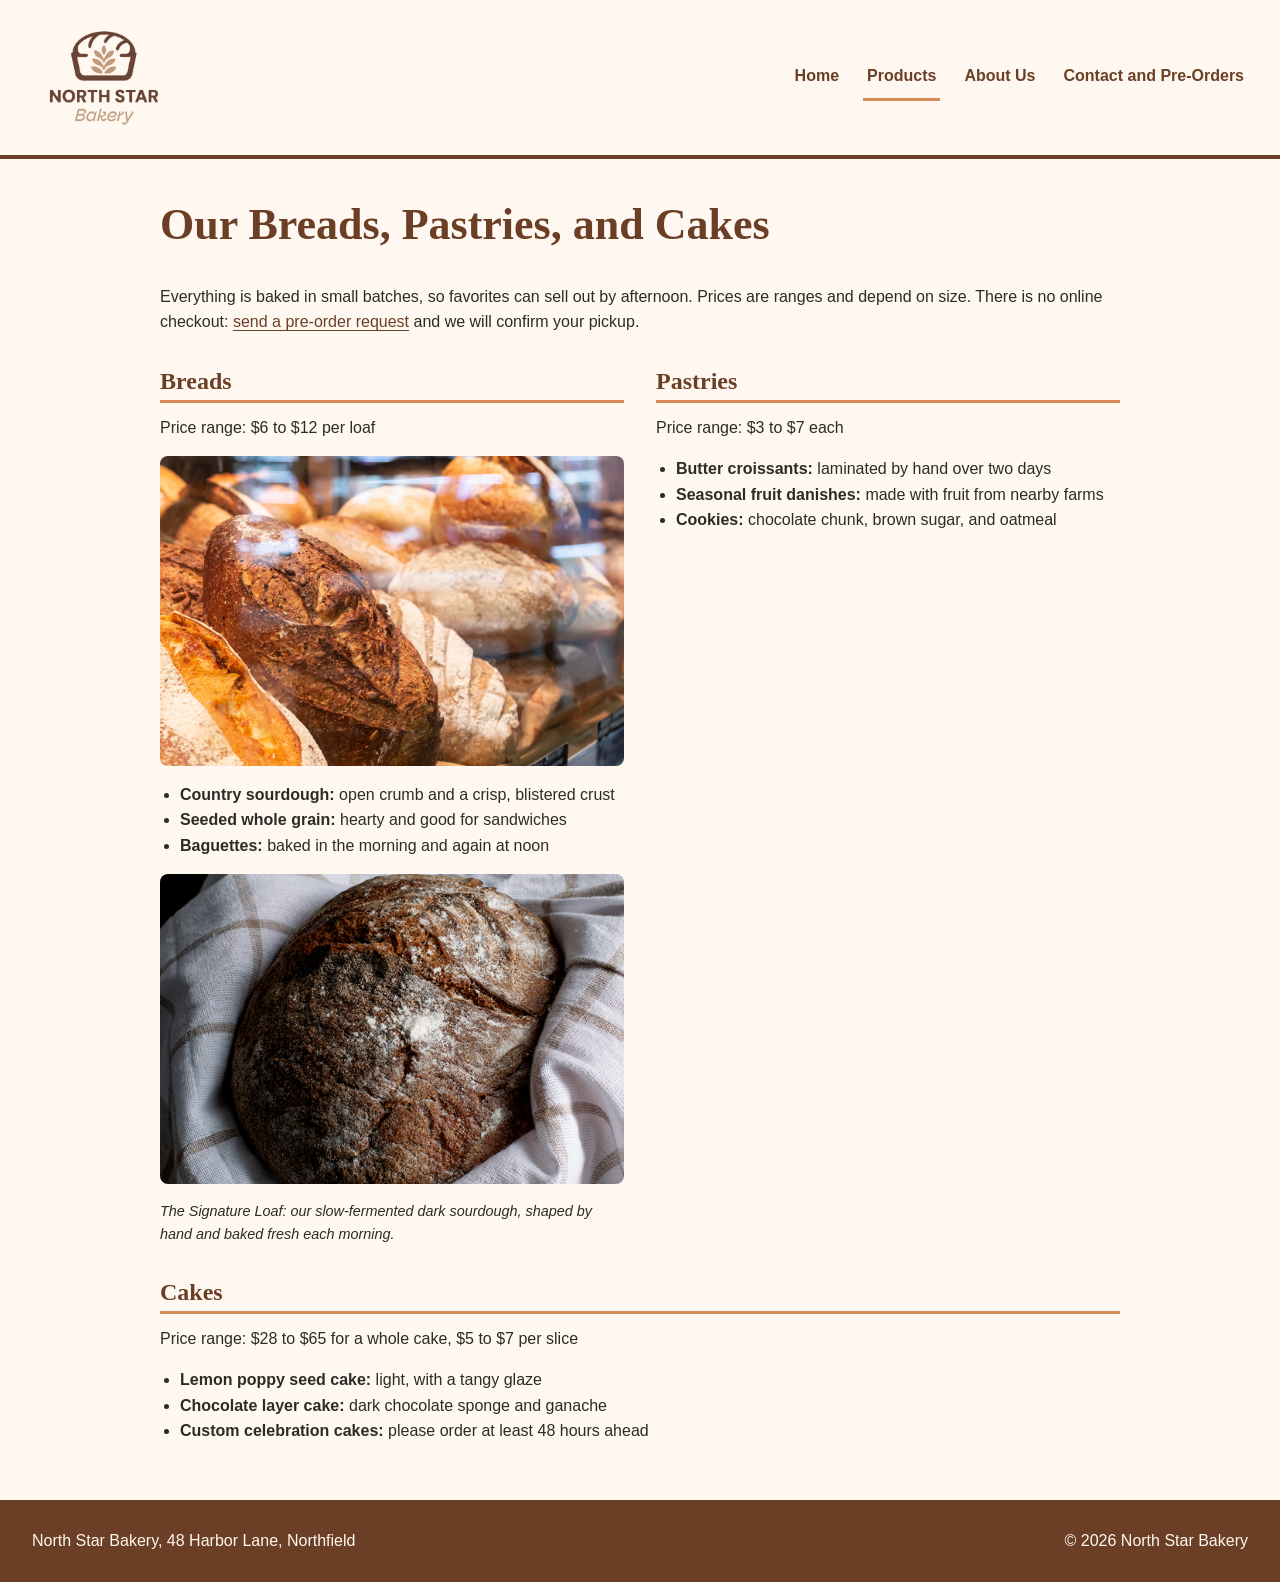
==== products.html @ 37aed5af "Add CSS and responsive layout" ====
<!DOCTYPE html>
<html lang="en">
<head>
  <meta charset="UTF-8">
  <meta name="viewport" content="width=device-width, initial-scale=1.0">
  <title>Products | North Star Bakery</title>
  <link rel="stylesheet" href="style.css">
</head>
<body>
  <a href="#main">Skip to main content</a>

  <header>
    <img src="media/bakery-logo_c.png" alt="North Star Bakery logo: a bread loaf with wheat stalks">
    <nav aria-label="Main navigation">
      <ul>
        <li><a href="index.html">Home</a></li>
        <li><a href="products.html" aria-current="page">Products</a></li>
        <li><a href="about.html">About Us</a></li>
        <li><a href="contact.html">Contact and Pre-Orders</a></li>
      </ul>
    </nav>
  </header>

  <main id="main">
    <h1>Our Breads, Pastries, and Cakes</h1>
    <p>Everything is baked in small batches, so favorites can sell out by afternoon. Prices are ranges and depend on size. There is no online checkout: <a href="contact.html">send a pre-order request</a> and we will confirm your pickup.</p>

    <section>
      <h2>Breads</h2>
      <p>Price range: $6 to $12 per loaf</p>
      <img src="media/bakery-bread_c.png" alt="Crusty sourdough and country loaves stacked behind the glass of the bakery bread case">
      <ul>
        <li><strong>Country sourdough:</strong> open crumb and a crisp, blistered crust</li>
        <li><strong>Seeded whole grain:</strong> hearty and good for sandwiches</li>
        <li><strong>Baguettes:</strong> baked in the morning and again at noon</li>
      </ul>
      <figure>
        <img src="media/bakery-signature-loaf_c.png" alt="Dark, flour-dusted round loaf resting on a checkered kitchen towel">
        <figcaption>The Signature Loaf: our slow-fermented dark sourdough, shaped by hand and baked fresh each morning.</figcaption>
      </figure>
    </section>

    <section>
      <h2>Pastries</h2>
      <p>Price range: $3 to $7 each</p>
      <ul>
        <li><strong>Butter croissants:</strong> laminated by hand over two days</li>
        <li><strong>Seasonal fruit danishes:</strong> made with fruit from nearby farms</li>
        <li><strong>Cookies:</strong> chocolate chunk, brown sugar, and oatmeal</li>
      </ul>
    </section>

    <section>
      <h2>Cakes</h2>
      <p>Price range: $28 to $65 for a whole cake, $5 to $7 per slice</p>
      <ul>
        <li><strong>Lemon poppy seed cake:</strong> light, with a tangy glaze</li>
        <li><strong>Chocolate layer cake:</strong> dark chocolate sponge and ganache</li>
        <li><strong>Custom celebration cakes:</strong> please order at least 48 hours ahead</li>
      </ul>
    </section>
  </main>

  <footer>
    <p>North Star Bakery, 48 Harbor Lane, Northfield</p>
    <p>&copy; 2026 North Star Bakery</p>
  </footer>
</body>
</html>
---- style.css ----
/* Palette: cream #FFF8F0, brown #6B3E26, peach #D88C5A, charcoal #2F2A26 */
:root {
  --cream: #FFF8F0;
  --brown: #6B3E26;
  --peach: #D88C5A;
  --charcoal: #2F2A26;
}

*,
*::before,
*::after {
  box-sizing: border-box;
}

/* Base (mobile first) */
body {
  margin: 0;
  font-family: Arial, Helvetica, sans-serif;
  line-height: 1.6;
  color: var(--charcoal);
  background: var(--cream);
}

h1,
h2,
h3,
legend {
  font-family: Georgia, "Times New Roman", serif;
  color: var(--brown);
  line-height: 1.2;
}

h1 {
  margin: 0;
  font-size: 2rem;
}

h2 {
  margin: 0 0 0.75rem;
  padding-bottom: 0.25rem;
  font-size: 1.5rem;
  border-bottom: 3px solid var(--peach);
}

h3 {
  margin: 1rem 0 0.25rem;
  font-size: 1.15rem;
}

p,
ul {
  margin: 0 0 1rem;
}

ul {
  padding-left: 1.25rem;
}

a {
  color: var(--brown);
  text-underline-offset: 3px;
}

a:hover {
  color: var(--charcoal);
}

:focus-visible {
  outline: 3px solid var(--charcoal);
  outline-offset: 2px;
}

/* Skip link stays off-screen until it gets keyboard focus */
a[href="#main"] {
  position: absolute;
  left: -999px;
  padding: 0.75rem 1rem;
  color: var(--cream);
  background: var(--brown);
}

a[href="#main"]:focus {
  left: 1rem;
  top: 1rem;
  z-index: 10;
}

/* Header and navigation */
header {
  display: flex;
  flex-direction: column;
  align-items: center;
  gap: 0.75rem;
  padding: 1rem;
  border-bottom: 4px solid var(--brown);
}

/* Multiply blends the logo's white background into the cream page */
header img {
  width: 9rem;
  height: auto;
  mix-blend-mode: multiply;
}

nav ul {
  display: flex;
  flex-wrap: wrap;
  justify-content: center;
  gap: 0.25rem 1.25rem;
  margin: 0;
  padding: 0;
  list-style: none;
}

nav a {
  display: block;
  padding: 0.6rem 0.25rem;
  font-weight: 700;
  text-decoration: none;
  border-bottom: 3px solid transparent;
}

nav a:hover,
nav a[aria-current="page"] {
  border-bottom-color: var(--peach);
}

/* Main content: stacked on small screens */
main {
  display: flex;
  flex-wrap: wrap;
  gap: 1.5rem;
  max-width: 64rem;
  margin: 0 auto;
  padding: 1.5rem 1rem;
}

main > * {
  flex: 1 1 100%;
  min-width: 0;
  margin: 0;
}

img,
video {
  display: block;
  max-width: 100%;
  height: auto;
}

audio {
  display: block;
  max-width: 100%;
}

video,
audio,
figure img,
picture img,
section > img {
  width: 100%;
}

section > img,
figure img {
  margin-bottom: 1rem;
  aspect-ratio: 3 / 2;
  object-fit: cover;
  border-radius: 0.5rem;
}

main > img {
  width: 100%;
  max-height: 18rem;
  object-fit: cover;
  border-radius: 0.5rem;
}

address {
  margin: 0 0 1rem;
  font-style: normal;
}

figure {
  margin: 0;
}

figcaption {
  margin-top: 0.5rem;
  font-size: 0.9rem;
  font-style: italic;
}

/* Form */
fieldset {
  margin: 0 0 1rem;
  padding: 1rem;
  border: 2px solid var(--peach);
  border-radius: 0.5rem;
}

legend {
  padding: 0 0.5rem;
  font-size: 1.1rem;
  font-weight: 700;
}

form p {
  margin: 0 0 1rem;
}

label {
  font-weight: 700;
}

input,
select,
textarea {
  width: 100%;
  max-width: 32rem;
  margin-top: 0.25rem;
  padding: 0.6rem;
  font: inherit;
  color: var(--charcoal);
  background: var(--cream);
  border: 2px solid var(--brown);
  border-radius: 0.35rem;
}

textarea {
  resize: vertical;
}

button {
  padding: 0.75rem 1.5rem;
  font: inherit;
  font-weight: 700;
  color: var(--cream);
  background: var(--brown);
  border: 2px solid var(--brown);
  border-radius: 0.35rem;
  cursor: pointer;
}

button:hover {
  background: var(--charcoal);
  border-color: var(--charcoal);
}

/* Footer */
footer {
  padding: 1.5rem 1rem;
  text-align: center;
  color: var(--cream);
  background: var(--brown);
}

footer p {
  margin: 0.25rem 0;
}

/* Tablet and up: logo beside nav, sections in two columns */
@media (min-width: 48em) {
  header {
    flex-direction: row;
    justify-content: space-between;
    padding: 1rem 2rem;
  }

  h1 {
    font-size: 2.75rem;
  }

  main {
    gap: 2rem;
    padding: 2.5rem 2rem;
  }

  main > section {
    flex: 1 1 calc(50% - 1rem);
  }

  main > img {
    max-height: 26rem;
  }

  footer {
    display: flex;
    justify-content: space-between;
    padding: 1.5rem 2rem;
    text-align: left;
  }
}
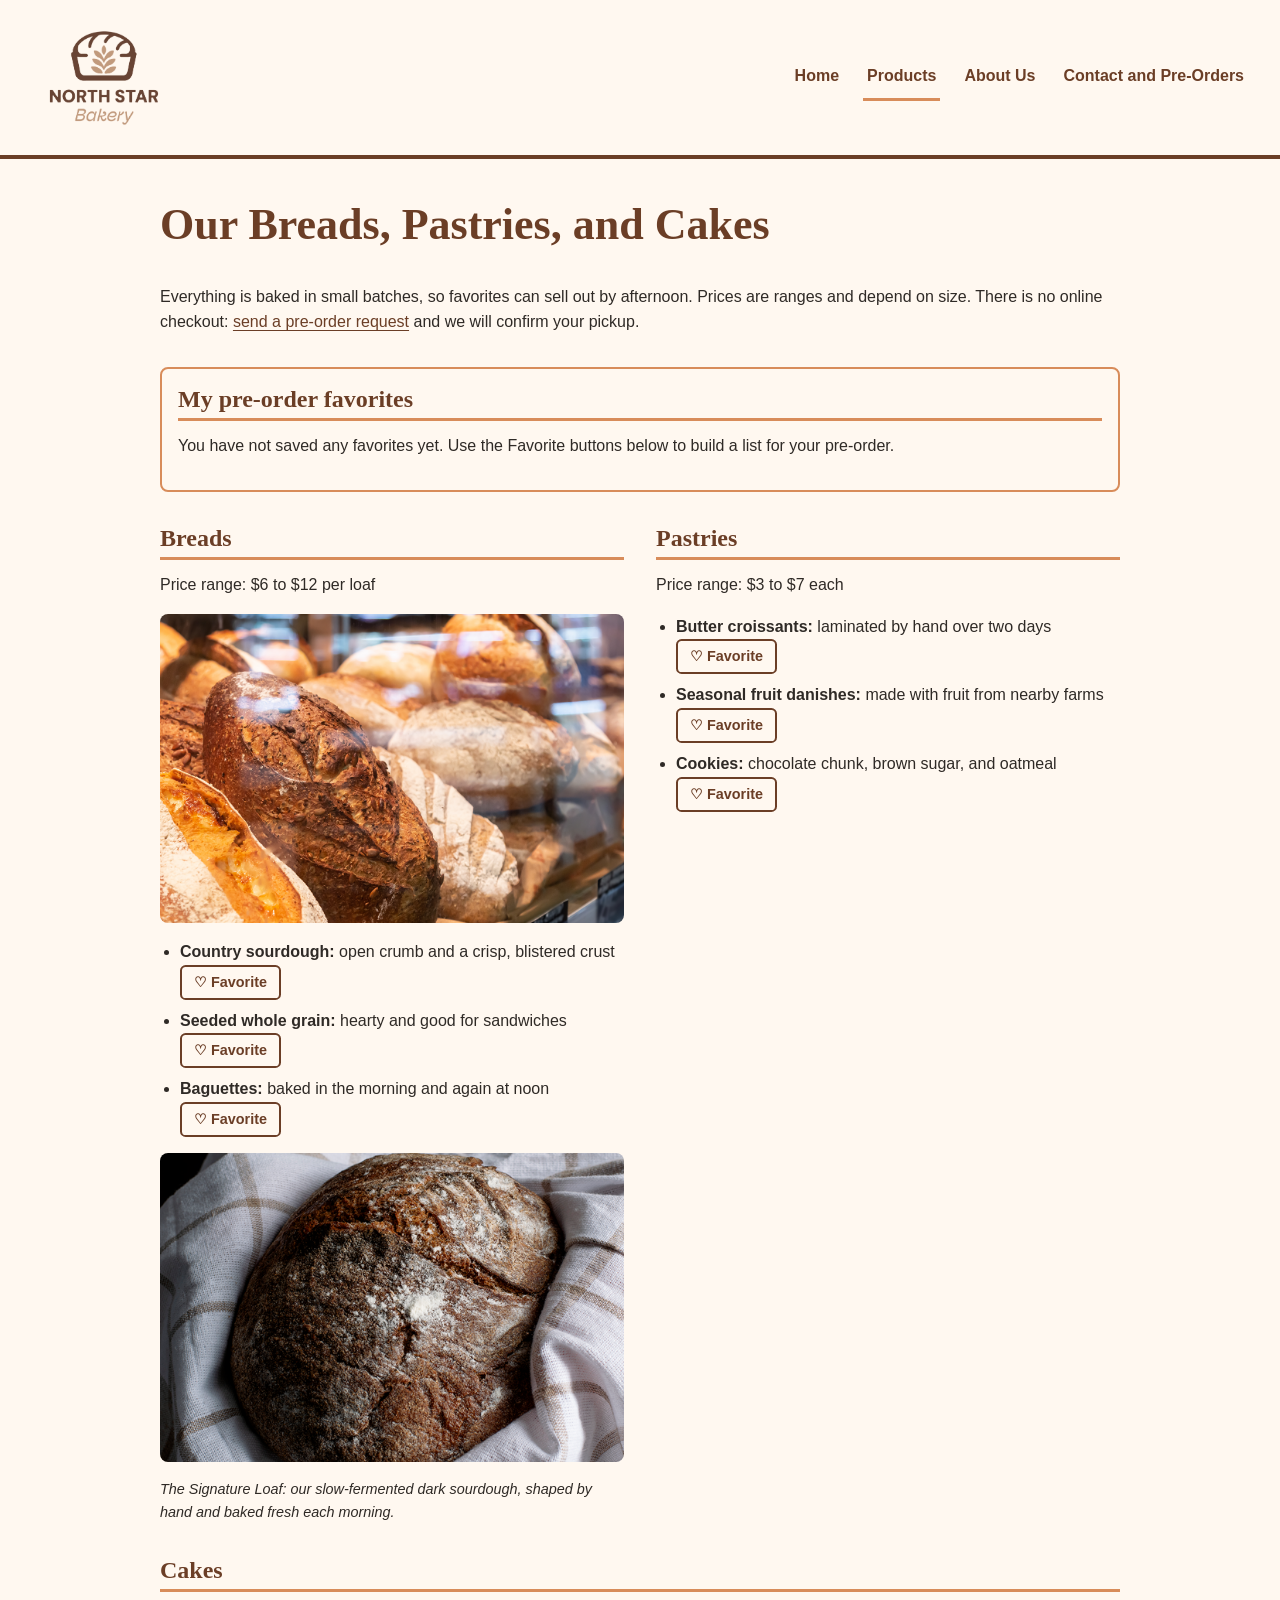
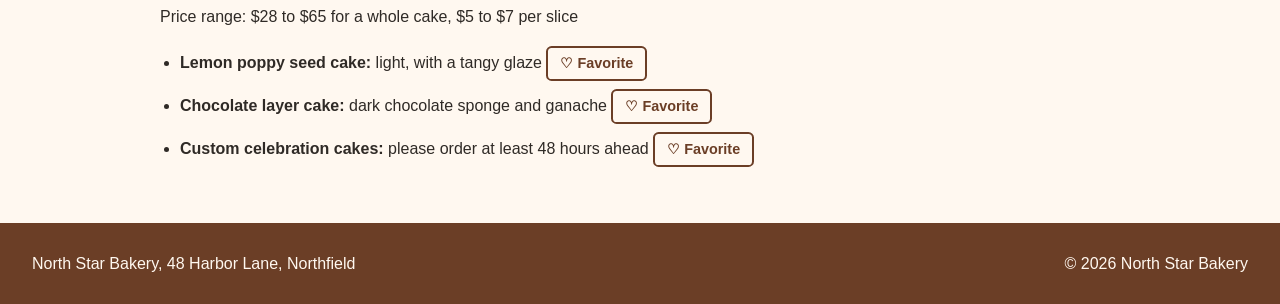
==== commit 417d8772: "Add JavaScript favorites and form validation" ====
--- a/products.html
+++ b/products.html
@@ -5,6 +5,7 @@
   <meta name="viewport" content="width=device-width, initial-scale=1.0">
   <title>Products | North Star Bakery</title>
   <link rel="stylesheet" href="style.css">
+  <script src="script.js" defer></script>
 </head>
 <body>
   <a href="#main">Skip to main content</a>
@@ -25,14 +26,25 @@
     <h1>Our Breads, Pastries, and Cakes</h1>
     <p>Everything is baked in small batches, so favorites can sell out by afternoon. Prices are ranges and depend on size. There is no online checkout: <a href="contact.html">send a pre-order request</a> and we will confirm your pickup.</p>
 
+    <section id="favorites">
+      <h2 tabindex="-1">My pre-order favorites</h2>
+      <p id="favorites-empty">You have not saved any favorites yet. Use the Favorite buttons below to build a list for your pre-order.</p>
+      <ul id="favorites-list"></ul>
+      <p id="favorites-actions" hidden>
+        <a href="contact.html">Send a pre-order request with these items</a>
+        <button type="button" id="clear-favorites">Clear favorites</button>
+      </p>
+      <p id="favorites-status" role="status"></p>
+    </section>
+
     <section>
       <h2>Breads</h2>
       <p>Price range: $6 to $12 per loaf</p>
       <img src="media/bakery-bread_c.png" alt="Crusty sourdough and country loaves stacked behind the glass of the bakery bread case">
       <ul>
-        <li><strong>Country sourdough:</strong> open crumb and a crisp, blistered crust</li>
-        <li><strong>Seeded whole grain:</strong> hearty and good for sandwiches</li>
-        <li><strong>Baguettes:</strong> baked in the morning and again at noon</li>
+        <li data-product="country-sourdough"><strong>Country sourdough:</strong> open crumb and a crisp, blistered crust</li>
+        <li data-product="seeded-whole-grain"><strong>Seeded whole grain:</strong> hearty and good for sandwiches</li>
+        <li data-product="baguettes"><strong>Baguettes:</strong> baked in the morning and again at noon</li>
       </ul>
       <figure>
         <img src="media/bakery-signature-loaf_c.png" alt="Dark, flour-dusted round loaf resting on a checkered kitchen towel">
@@ -44,9 +56,9 @@
       <h2>Pastries</h2>
       <p>Price range: $3 to $7 each</p>
       <ul>
-        <li><strong>Butter croissants:</strong> laminated by hand over two days</li>
-        <li><strong>Seasonal fruit danishes:</strong> made with fruit from nearby farms</li>
-        <li><strong>Cookies:</strong> chocolate chunk, brown sugar, and oatmeal</li>
+        <li data-product="butter-croissants"><strong>Butter croissants:</strong> laminated by hand over two days</li>
+        <li data-product="fruit-danishes"><strong>Seasonal fruit danishes:</strong> made with fruit from nearby farms</li>
+        <li data-product="cookies"><strong>Cookies:</strong> chocolate chunk, brown sugar, and oatmeal</li>
       </ul>
     </section>
 
@@ -54,9 +66,9 @@
       <h2>Cakes</h2>
       <p>Price range: $28 to $65 for a whole cake, $5 to $7 per slice</p>
       <ul>
-        <li><strong>Lemon poppy seed cake:</strong> light, with a tangy glaze</li>
-        <li><strong>Chocolate layer cake:</strong> dark chocolate sponge and ganache</li>
-        <li><strong>Custom celebration cakes:</strong> please order at least 48 hours ahead</li>
+        <li data-product="lemon-poppy-cake"><strong>Lemon poppy seed cake:</strong> light, with a tangy glaze</li>
+        <li data-product="chocolate-layer-cake"><strong>Chocolate layer cake:</strong> dark chocolate sponge and ganache</li>
+        <li data-product="custom-cakes"><strong>Custom celebration cakes:</strong> please order at least 48 hours ahead</li>
       </ul>
     </section>
   </main>
--- a/style.css
+++ b/style.css
@@ -247,6 +247,86 @@
   border-color: var(--charcoal);
 }
 
+/* Favorites and form feedback (JavaScript) */
+#favorites {
+  padding: 1rem;
+  border: 2px solid var(--peach);
+  border-radius: 0.5rem;
+}
+
+#favorites h2:focus {
+  outline: none;
+}
+
+#favorites-list {
+  margin-bottom: 1rem;
+}
+
+#favorites-list li,
+[data-product] {
+  margin-bottom: 0.5rem;
+}
+
+.favorite-btn,
+.remove-btn,
+#clear-favorites {
+  padding: 0.25rem 0.75rem;
+  font-size: 0.9rem;
+  color: var(--brown);
+  background: var(--cream);
+  border-color: var(--brown);
+}
+
+.favorite-btn:hover,
+.remove-btn:hover,
+#clear-favorites:hover {
+  color: var(--charcoal);
+  background: var(--peach);
+  border-color: var(--brown);
+}
+
+.favorite-btn[aria-pressed="true"] {
+  color: var(--cream);
+  background: var(--brown);
+}
+
+.favorite-btn[aria-pressed="true"]:hover {
+  color: var(--cream);
+  background: var(--charcoal);
+}
+
+[role="status"]:empty {
+  margin: 0;
+}
+
+[role="status"]:not(:empty) {
+  padding: 0.75rem 1rem;
+  font-weight: 700;
+  border: 2px solid var(--brown);
+  border-radius: 0.5rem;
+}
+
+.error {
+  display: block;
+  margin-top: 0.25rem;
+  font-weight: 700;
+}
+
+.error:not(:empty) {
+  padding-left: 0.5rem;
+  border-left: 4px solid var(--peach);
+}
+
+.error:not(:empty)::before {
+  content: "Error: ";
+}
+
+[aria-invalid="true"] {
+  border-width: 3px;
+  border-color: var(--charcoal);
+  outline: 2px solid var(--peach);
+}
+
 /* Footer */
 footer {
   padding: 1.5rem 1rem;
@@ -280,6 +360,10 @@
     flex: 1 1 calc(50% - 1rem);
   }
 
+  main > #favorites {
+    flex-basis: 100%;
+  }
+
   main > img {
     max-height: 26rem;
   }
